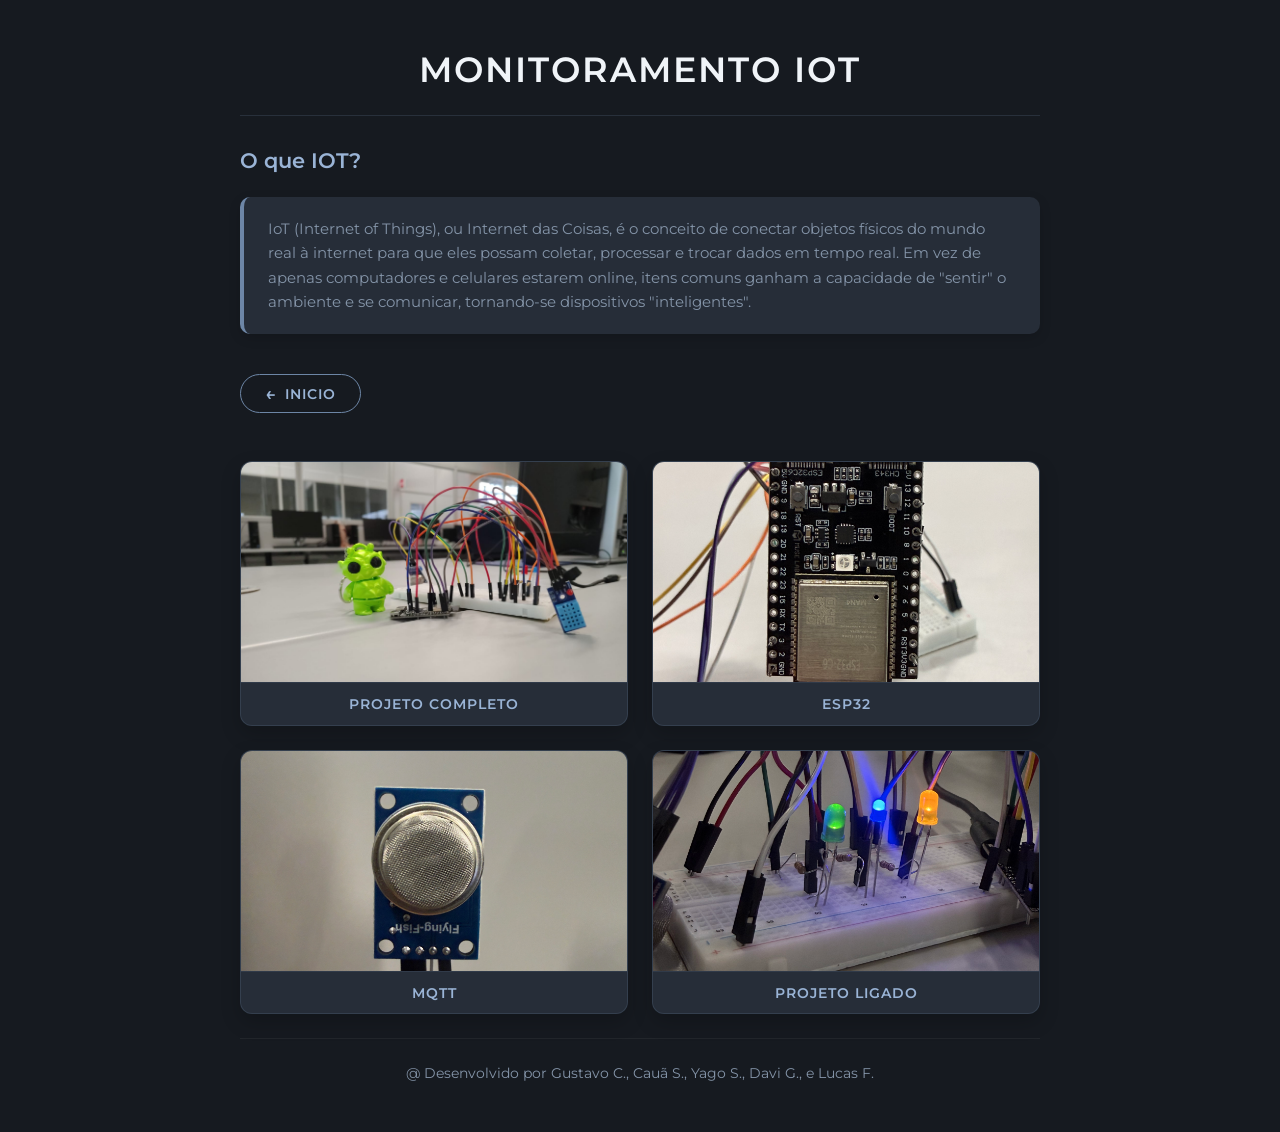
==== assets/pages/inicial.html @ 49fa2c4b "commit" ====
<!doctype html>
<html lang="en">
    <head>
        <meta charset="UTF-8" />
        <meta name="viewport" content="width=device-width, initial-scale=1.0" />
        <link rel="stylesheet" href="../css/inicial.css" />
        <title>Document</title>
    </head>
    <body>
        <header>
            <h1 class="tittle">MONITORAMENTO IoT</h1>

            <h3>O que IOT?</h3>
            <p>
                IoT (Internet of Things), ou Internet das Coisas, é o conceito de conectar objetos
                físicos do mundo real à internet para que eles possam coletar, processar e trocar
                dados em tempo real. Em vez de apenas computadores e celulares estarem online, itens
                comuns ganham a capacidade de "sentir" o ambiente e se comunicar, tornando-se
                dispositivos "inteligentes".
            </p>

            <div class="dash">
                <div class="nav">
                    <a href="../../index.html" class="nav-link">INICIO</a>
                </div>

                <div class="galeria-grid">
                    <div class="card-foto">
                        <img src="../img/projeto.jpeg" alt="Projeto Completo" />
                        <p class="legenda">Projeto completo</p>
                    </div>

                    <div class="card-foto">
                        <img src="../img/esp.jpeg" alt="ESP32" />
                        <p class="legenda">esp32</p>
                    </div>

                    <div class="card-foto">
                        <img src="../img/mqtt.jpeg" alt="Mosquitto MQTT" />
                        <p class="legenda">mqtt</p>
                    </div>

                    <div class="card-foto">
                        <img src="../img/ligado.jpeg" alt="Circuito Ligado" />
                        <p class="legenda">projeto ligado</p>
                    </div>
                </div>
            </div>
             <footer class="footer">
                <p> @ Desenvolvido por Gustavo C., Cauã S., Yago S., Davi G., e Lucas F.</p>
            </footer>

        </header>
        </div>
    </body>
</html>
---- assets/css/inicial.css ----
@import url('https://fonts.googleapis.com/css2?family=Montserrat:wght@400;500;600;700&display=swap');

:root {
    --bg-body: #161a20; /* Fundo escuro */
    --bg-card: #262d38; /* Fundo dos cartões e elementos */
    --accent-blue: #6d86a6; /* Azul acinzentado */
    --accent-light: #9ab4d6; /* Azul acinzentado claro */
    --text-main: #f0f4f8; /* Texto claro */
    --text-muted: #8494a8; /* Texto suave */
    --font-main: 'Montserrat', sans-serif;
}

* {
    margin: 0;
    padding: 0;
    box-sizing: border-box;
}

body {
    background-color: var(--bg-body);
    color: var(--text-main);
    font-family: var(--font-main);
    min-height: 100vh;
    display: flex;
    justify-content: center;
    padding: 3rem 1.5rem;
}

header {
    width: 100%;
    max-width: 800px;
    display: flex;
    flex-direction: column;
    gap: 1.5rem;
}

.tittle {
    text-align: center;
    font-size: 2.2rem;
    font-weight: 600;
    letter-spacing: 2px;
    color: var(--text-main);
    text-transform: uppercase;
    border-bottom: 1px solid rgba(109, 134, 166, 0.2);
    padding-bottom: 1.5rem;
}

header h3 {
    font-size: 1.3rem;
    font-weight: 600;
    color: var(--accent-light);
    margin-top: 0.5rem;
}

header > p:not(.legenda) {
    color: var(--text-muted);
    font-size: 0.95rem;
    line-height: 1.6;
    background-color: var(--bg-card);
    padding: 1.25rem 1.5rem;
    border-radius: 10px;
    border-left: 4px solid var(--accent-blue);
    box-shadow: 0 4px 12px rgba(0, 0, 0, 0.15);
}

.footer {
  text-align: center;
  border-top: 1px solid rgba(255, 255, 255, 0.05);
  padding-top: 1.5rem;
}

.footer p {
  color: var(--text-muted);
  font-size: 0.85rem;
  line-height: 1.5;
}

.dash {
    width: 100%;
    display: flex;
    flex-direction: column;
    margin-top: 1rem;
}

.nav {
    display: flex;
    justify-content: flex-start;
    margin-bottom: 1.5rem;
}

.nav-link {
    display: inline-flex;
    align-items: center;
    gap: 8px;
    padding: 8px 24px;
    text-decoration: none;
    color: var(--accent-light);
    font-size: 0.85rem;
    font-weight: 600;
    letter-spacing: 1px;
    text-transform: uppercase;
    border: 1px solid var(--accent-blue);
    border-radius: 50px;
    background-color: transparent;
    transition: all 0.3s ease;
}

.nav-link::before {
    content: '←';
    font-size: 1.1rem;
    transition: transform 0.3s ease;
}

.nav-link:hover {
    background-color: var(--accent-blue);
    color: #fff;
    box-shadow: 0 5px 15px rgba(109, 134, 166, 0.2);
    transform: translateY(-2px);
    border-color: transparent;
}

.nav-link:hover::before {
    transform: translateX(-4px);
}

.dash {
    width: 100%;
    display: flex;
    flex-direction: column;
    gap: 1.5rem;
}

.galeria-grid {
    display: grid;
    grid-template-columns: repeat(2, 1fr);
    gap: 1.5rem;
    width: 100%;
}

.card-foto {
    display: flex;
    flex-direction: column;
    background-color: var(--bg-card);
    border-radius: 12px;
    overflow: hidden;
    border: 1px solid rgba(109, 134, 166, 0.2);
    box-shadow: 0 8px 20px rgba(0, 0, 0, 0.2);
    transition:
        transform 0.3s ease,
        border-color 0.3s ease,
        box-shadow 0.3s ease;
}

.card-foto:hover {
    transform: translateY(-5px);
    border-color: var(--accent-light);
    box-shadow: 0 12px 25px rgba(0, 0, 0, 0.35);
}

.card-foto img {
    width: 100%;
    height: 220px;
    object-fit: cover;
}

.legenda {
    color: var(--accent-light);
    font-size: 0.85rem;
    font-weight: 600;
    text-align: center;
    text-transform: uppercase;
    letter-spacing: 1px;
    padding: 0.8rem 1rem;
    border-top: 1px solid rgba(109, 134, 166, 0.15);
}

.legenda:empty {
    display: none;
}

@media (max-width: 650px) {
    .galeria-grid {
        grid-template-columns: 1fr;
    }
}
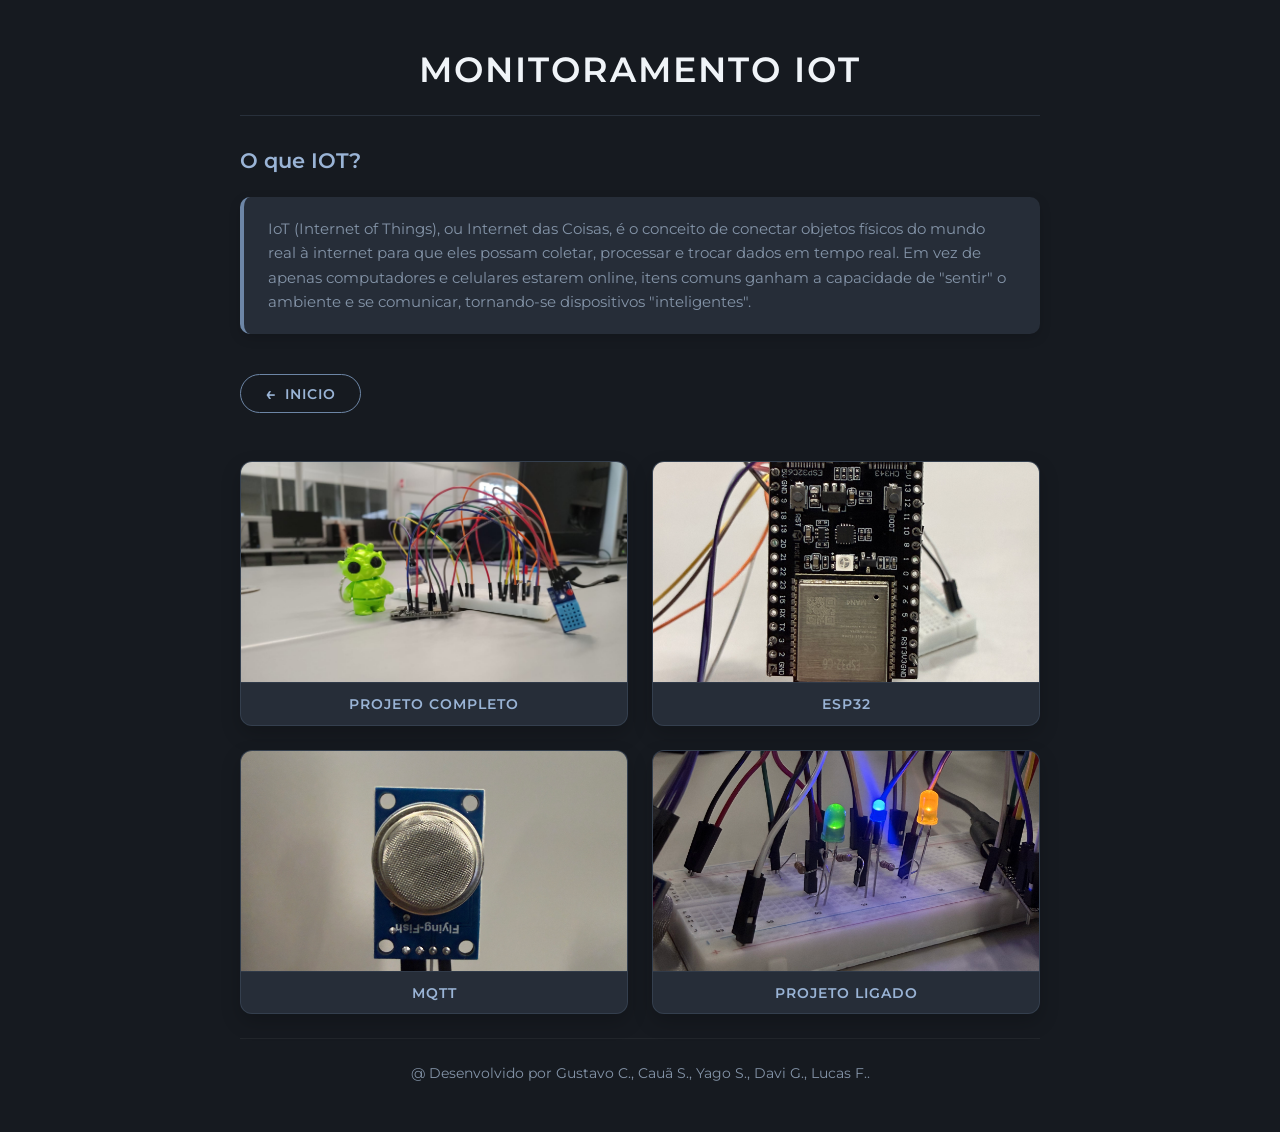
==== commit 334a9dd0: "atualizacao" ====
--- a/assets/pages/inicial.html
+++ b/assets/pages/inicial.html
@@ -4,6 +4,7 @@
         <meta charset="UTF-8" />
         <meta name="viewport" content="width=device-width, initial-scale=1.0" />
         <link rel="stylesheet" href="../css/inicial.css" />
+        <script src="../js/index.js"></script>
         <title>Document</title>
     </head>
     <body>
@@ -46,11 +47,34 @@
                     </div>
                 </div>
             </div>
-             <footer class="footer">
-                <p> @ Desenvolvido por Gustavo C., Cauã S., Yago S., Davi G., e Lucas F.</p>
+            <footer class="footer">
+                <p id="integrantes-list">@ Desenvolvido por...</p>
             </footer>
-
         </header>
         </div>
     </body>
+
+    <script>
+            (function () {
+                const integrantesPadrao = ["Gustavo C.", "Cauã S.", "Yago S.", "Davi G.", "Lucas F."];
+                let integrantes;
+
+                try {
+                    integrantes = JSON.parse(localStorage.getItem('integrantes'));
+                } catch (e) {
+                    integrantes = null;
+                }
+
+                if (!integrantes || !Array.isArray(integrantes) || integrantes.length === 0) {
+                    integrantes = integrantesPadrao;
+                    localStorage.setItem('integrantes', JSON.stringify(integrantes));
+                }
+
+                const el = document.getElementById('integrantes-list');
+                if (el) {
+                    el.innerText = `@ Desenvolvido por ${integrantes.join(', ')}.`;
+                }
+            })();
+        </script>
+
 </html>
